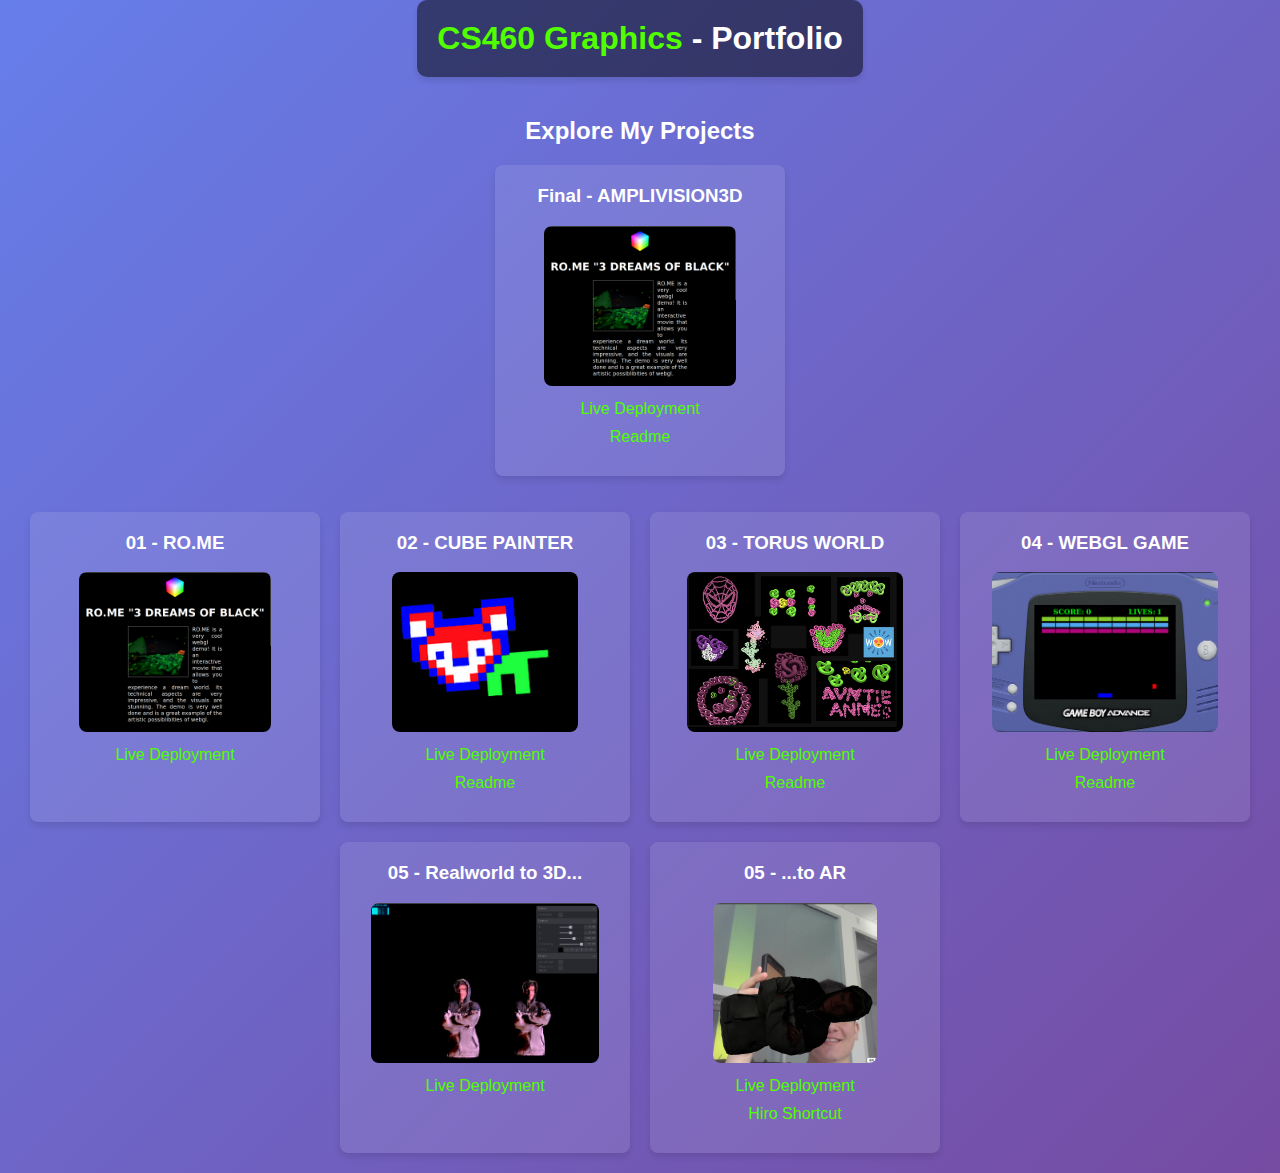
==== index.html @ 96003fcd "portfolio page" ====
<!DOCTYPE html>
<html lang="en">

<head>
    <meta charset="UTF-8">
    <meta name="viewport" content="width=device-width, initial-scale=1.0">
    <title>Portfolio</title>
    <link rel="stylesheet" href="style.css">
</head>

<body>
    <header>
        <a href="https://cs460.org/">CS460 Graphics</a> - Portfolio
    </header>
    <main>
        <h2>Explore My Projects</h2>
        <div class="card-container">
            <div class="card">
                <h3>Final - AMPLIVISION3D</h3>
                <div>
                    <img src="01/icon.png">
                </div>
                <a href="https://amplivision3d.vercel.app/">Live Deployment</a>
                <a href="final/README.md">Readme</a>
            </div>
        </div>
        <br/>
        <br/>
        <div class="card-container">
            <div class="card">
                <h3>01 - RO.ME </h3>
                <div>
                    <img src="01/icon.png">
                </div>
                <a href="01/index.html">Live Deployment</a>
            </div>
            <div class="card">
                <h3>02 - CUBE PAINTER</h3>
                <div>
                    <img src="02/icon.png">
                </div>
                <a href="02/index.html">Live Deployment</a>
                <a href="02/README.md">Readme</a>
            </div>
            <div class="card">
                <h3>03 - TORUS WORLD </h3>
                <div>
                    <img src="03/icon.png">
                </div>
                <a href="03/index.html">Live Deployment</a>
                <a href="03/README.md">Readme</a>
            </div>
            <div class="card">
                <h3>04 - WEBGL GAME </h3>
                <div>
                    <img src="04/icon.png">
                </div>
                <a href="04/index.html">Live Deployment</a>
                <a href="04/README.md">Readme</a>
            </div>
            <div class="card">
                <h3>05 - Realworld to 3D...</h3>
                <div>
                    <img src="05/icon.png">
                </div>
                <a href="05/index.html">Live Deployment</a>
            </div>
            <div class="card">
                <h3>05 - ...to AR</h3>
                <div>
                    <img src="05/ar_icon.png">
                </div>
                <a href="05/ar.html">Live Deployment</a>
                <a href="https://docs.google.com/document/d/1xMQY9olvRvHDa4lZelgknf68zvnVF4pplmK7RrolODM/edit?tab=t.0">Hiro Shortcut</a>
            </div>
        </div>
    </main>
</body>

</html>
---- style.css ----
body {
    font-family: 'Poppins', sans-serif;
    margin: 0;
    padding: 0;
    box-sizing: border-box;
    background: linear-gradient(135deg, #667eea 0%, #764ba2 100%);
    color: #fff;
    text-align: center;
    min-height: 100vh;
    display: flex;
    flex-direction: column;
    justify-content: center;
    align-items: center;
}
header {
    padding: 20px;
    background: rgba(0, 0, 0, 0.5);
    border-radius: 10px;
    font-size: 32px;
    font-weight: bold;
    box-shadow: 0 4px 6px rgba(0, 0, 0, 0.1);
}
main {
    padding: 20px;
}
.card-container {
    display: flex;
    gap: 20px;
    flex-wrap: wrap;
    justify-content: center;
}
.card {
    background: rgba(255, 255, 255, 0.1);
    border-radius: 8px;
    padding: 20px;
    box-shadow: 0 4px 6px rgba(0, 0, 0, 0.1);
    transition: transform 0.3s ease, box-shadow 0.3s ease;
    width: 250px;
}
.card:hover {
    transform: translateY(-5px);
    box-shadow: 0 6px 10px rgba(0, 0, 0, 0.15);
}
.card h3 {
    margin-top: 0;
}
.card a {
    display: block;
    margin: 10px 0;
    text-decoration: none;
    color: #51ff00;
    font-size: 16px;
    font-weight: 500;
}
.card a:hover {
    text-decoration: underline;
}

.card img {
    height: 10rem;
    border-radius: 8px;
}

a {
    color: #51ff00;
    text-decoration: none;
}
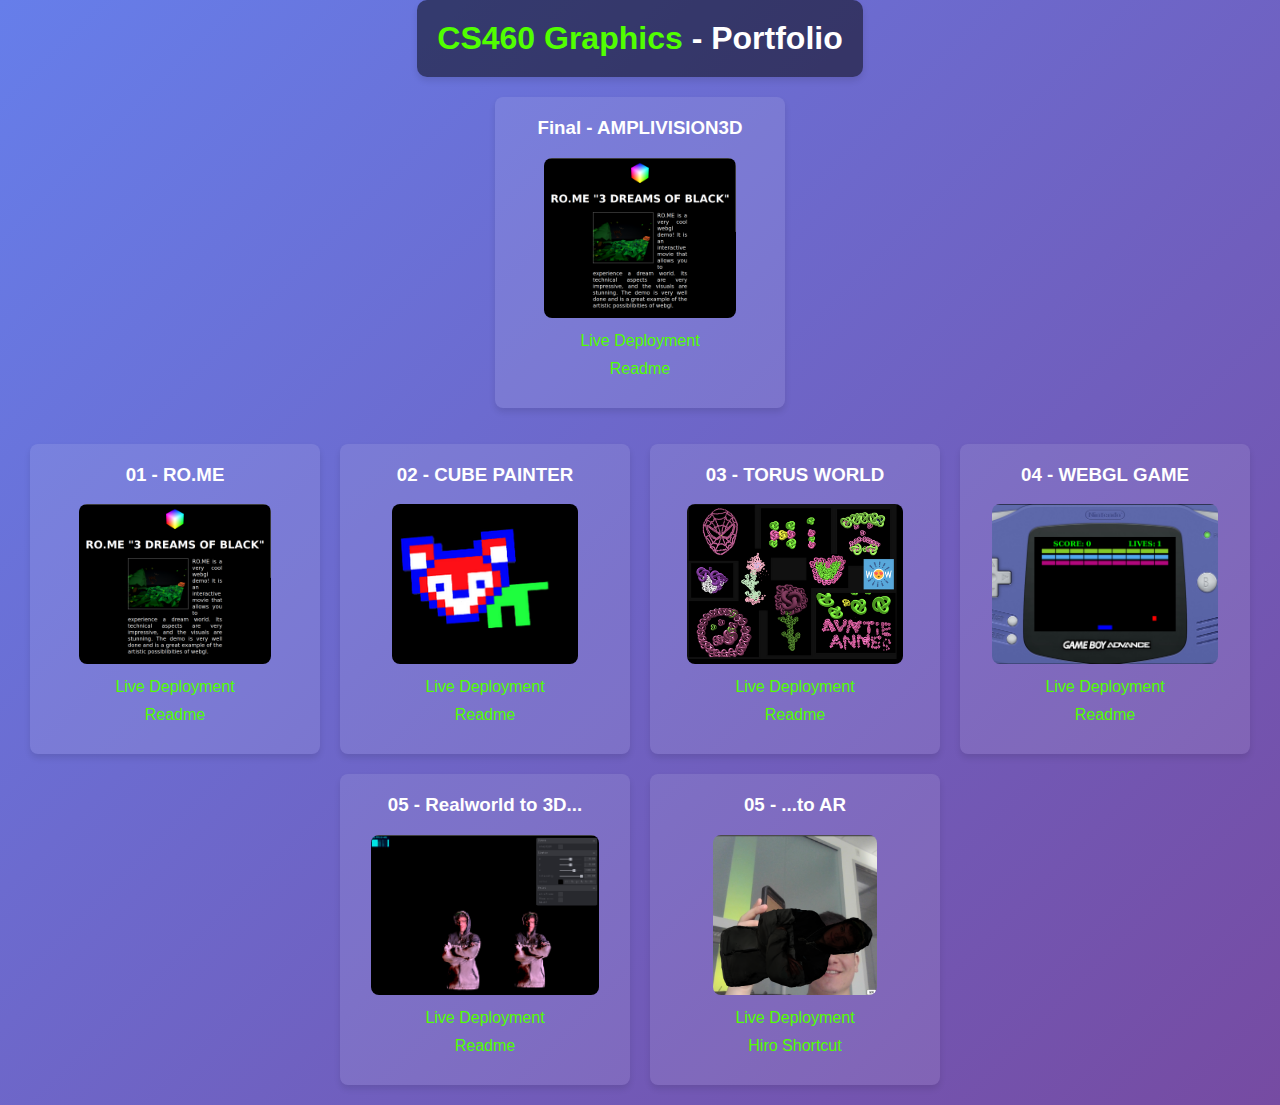
==== commit e774a5df: "readme update" ====
--- a/index.html
+++ b/index.html
@@ -13,7 +13,6 @@
         <a href="https://cs460.org/">CS460 Graphics</a> - Portfolio
     </header>
     <main>
-        <h2>Explore My Projects</h2>
         <div class="card-container">
             <div class="card">
                 <h3>Final - AMPLIVISION3D</h3>
@@ -21,7 +20,7 @@
                     <img src="01/icon.png">
                 </div>
                 <a href="https://amplivision3d.vercel.app/">Live Deployment</a>
-                <a href="final/README.md">Readme</a>
+                <a href="/tree/main/final/AmpliVision3D">Readme</a>
             </div>
         </div>
         <br/>
@@ -33,6 +32,7 @@
                     <img src="01/icon.png">
                 </div>
                 <a href="01/index.html">Live Deployment</a>
+                <a href="/tree/main/01">Readme</a>
             </div>
             <div class="card">
                 <h3>02 - CUBE PAINTER</h3>
@@ -40,7 +40,7 @@
                     <img src="02/icon.png">
                 </div>
                 <a href="02/index.html">Live Deployment</a>
-                <a href="02/README.md">Readme</a>
+                <a href="/tree/main/02">Readme</a>
             </div>
             <div class="card">
                 <h3>03 - TORUS WORLD </h3>
@@ -48,7 +48,7 @@
                     <img src="03/icon.png">
                 </div>
                 <a href="03/index.html">Live Deployment</a>
-                <a href="03/README.md">Readme</a>
+                <a href="/tree/main/03">Readme</a>
             </div>
             <div class="card">
                 <h3>04 - WEBGL GAME </h3>
@@ -56,7 +56,7 @@
                     <img src="04/icon.png">
                 </div>
                 <a href="04/index.html">Live Deployment</a>
-                <a href="04/README.md">Readme</a>
+                <a href="/tree/main/04">Readme</a>
             </div>
             <div class="card">
                 <h3>05 - Realworld to 3D...</h3>
@@ -64,6 +64,7 @@
                     <img src="05/icon.png">
                 </div>
                 <a href="05/index.html">Live Deployment</a>
+                <a href="/tree/main/05">Readme</a>
             </div>
             <div class="card">
                 <h3>05 - ...to AR</h3>
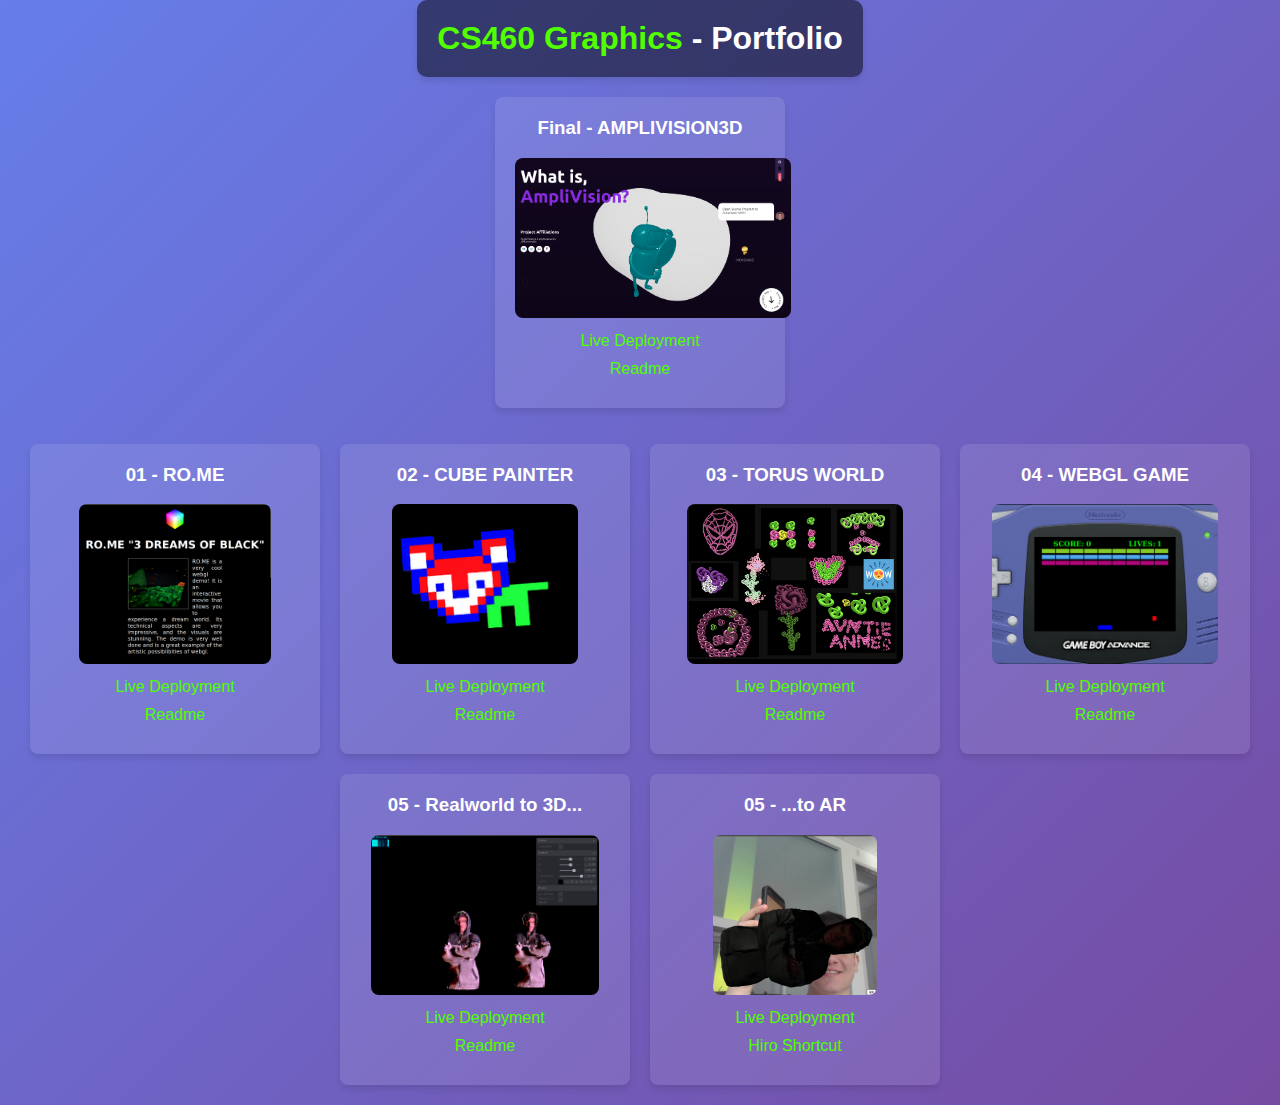
==== commit ef91e090: "new icon final" ====
--- a/index.html
+++ b/index.html
@@ -17,10 +17,10 @@
             <div class="card">
                 <h3>Final - AMPLIVISION3D</h3>
                 <div>
-                    <img src="01/icon.png">
+                    <img src="final/AmpliVision3D/icon.png">
                 </div>
                 <a href="https://amplivision3d.vercel.app/">Live Deployment</a>
-                <a href="/tree/main/final/AmpliVision3D">Readme</a>
+                <a href="https://github.com/Mattynb/CS460student/tree/main/final/AmpliVision3D">Readme</a>
             </div>
         </div>
         <br/>
@@ -32,7 +32,7 @@
                     <img src="01/icon.png">
                 </div>
                 <a href="01/index.html">Live Deployment</a>
-                <a href="/tree/main/01">Readme</a>
+                <a href="https://github.com/Mattynb/CS460student/tree/main/01">Readme</a>
             </div>
             <div class="card">
                 <h3>02 - CUBE PAINTER</h3>
@@ -40,7 +40,7 @@
                     <img src="02/icon.png">
                 </div>
                 <a href="02/index.html">Live Deployment</a>
-                <a href="/tree/main/02">Readme</a>
+                <a href="https://github.com/Mattynb/CS460student/tree/main/02">Readme</a>
             </div>
             <div class="card">
                 <h3>03 - TORUS WORLD </h3>
@@ -48,7 +48,7 @@
                     <img src="03/icon.png">
                 </div>
                 <a href="03/index.html">Live Deployment</a>
-                <a href="/tree/main/03">Readme</a>
+                <a href="https://github.com/Mattynb/CS460student/tree/main/03">Readme</a>
             </div>
             <div class="card">
                 <h3>04 - WEBGL GAME </h3>
@@ -56,7 +56,7 @@
                     <img src="04/icon.png">
                 </div>
                 <a href="04/index.html">Live Deployment</a>
-                <a href="/tree/main/04">Readme</a>
+                <a href="https://github.com/Mattynb/CS460student/tree/main/04">Readme</a>
             </div>
             <div class="card">
                 <h3>05 - Realworld to 3D...</h3>
@@ -64,7 +64,7 @@
                     <img src="05/icon.png">
                 </div>
                 <a href="05/index.html">Live Deployment</a>
-                <a href="/tree/main/05">Readme</a>
+                <a href="https://github.com/Mattynb/CS460student/tree/main/05">Readme</a>
             </div>
             <div class="card">
                 <h3>05 - ...to AR</h3>
